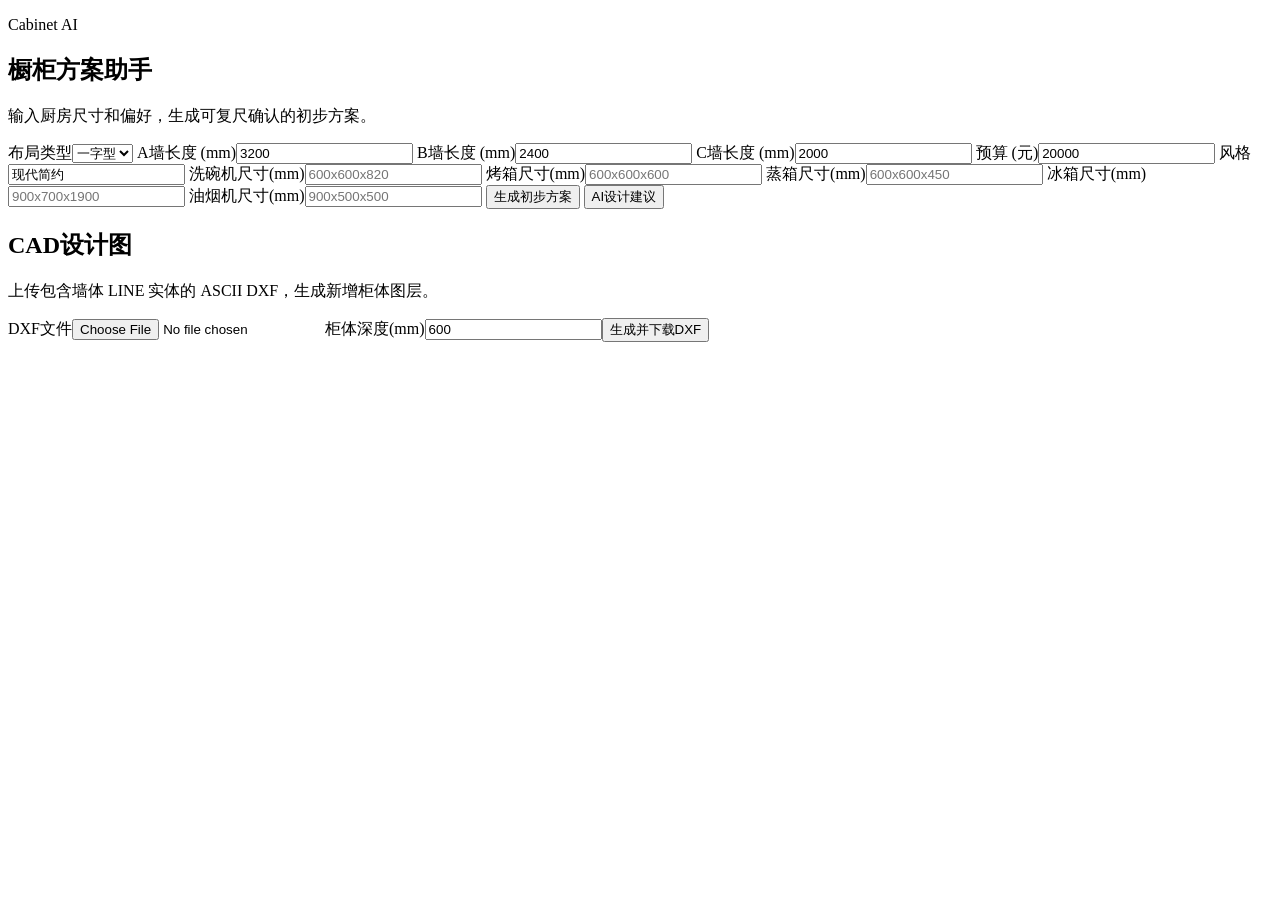
==== docs/index.html @ c41034ff "Add appliance requirements to AI design flow" ====
<!doctype html>
<html lang="zh-CN">
<head>
  <meta charset="UTF-8">
  <meta name="viewport" content="width=device-width, initial-scale=1.0">
  <title>AI 橱柜方案助手</title>
  <link rel="stylesheet" href="/styles.css">
</head>
<body>
  <main>
    <section class="intro"><p class="eyebrow">Cabinet AI</p><h1>橱柜方案助手</h1><p>输入厨房尺寸和偏好，生成可复尺确认的初步方案。</p></section>
    <section class="panel">
      <form id="design-form">
        <label>布局类型<select name="layoutType"><option value="STRAIGHT">一字型</option><option value="L_SHAPED">L型</option><option value="U_SHAPED">U型</option></select></label>
        <label>A墙长度 (mm)<input name="wallAmm" type="number" value="3200" min="1800" required></label>
        <label>B墙长度 (mm)<input name="wallBmm" type="number" value="2400" min="0" required></label>
        <label>C墙长度 (mm)<input name="wallCmm" type="number" value="2000" min="0" required></label>
        <label>预算 (元)<input name="budget" type="number" value="20000" min="5000" required></label>
        <label>风格<input name="style" value="现代简约"></label>
        <label>洗碗机尺寸(mm)<input name="dishwasher" placeholder="600x600x820"></label>
        <label>烤箱尺寸(mm)<input name="oven" placeholder="600x600x600"></label>
        <label>蒸箱尺寸(mm)<input name="steamOven" placeholder="600x600x450"></label>
        <label>冰箱尺寸(mm)<input name="refrigerator" placeholder="900x700x1900"></label>
        <label>油烟机尺寸(mm)<input name="hood" placeholder="900x500x500"></label>
        <button type="submit">生成初步方案</button>
        <button type="button" id="ai-button" class="secondary">AI设计建议</button>
      </form>
    </section>
    <section id="result" class="panel result" hidden></section>
    <section id="ai-result" class="panel result" hidden></section>
    <section class="panel"><h2>CAD设计图</h2><p>上传包含墙体 LINE 实体的 ASCII DXF，生成新增柜体图层。</p><form id="cad-form"><label>DXF文件<input type="file" name="file" accept=".dxf" required></label><label>柜体深度(mm)<input name="cabinetDepthMm" type="number" value="600"></label><button type="submit">生成并下载DXF</button></form><p id="cad-status"></p></section>
  </main>
  <script src="/app.js"></script>
</body>
</html>
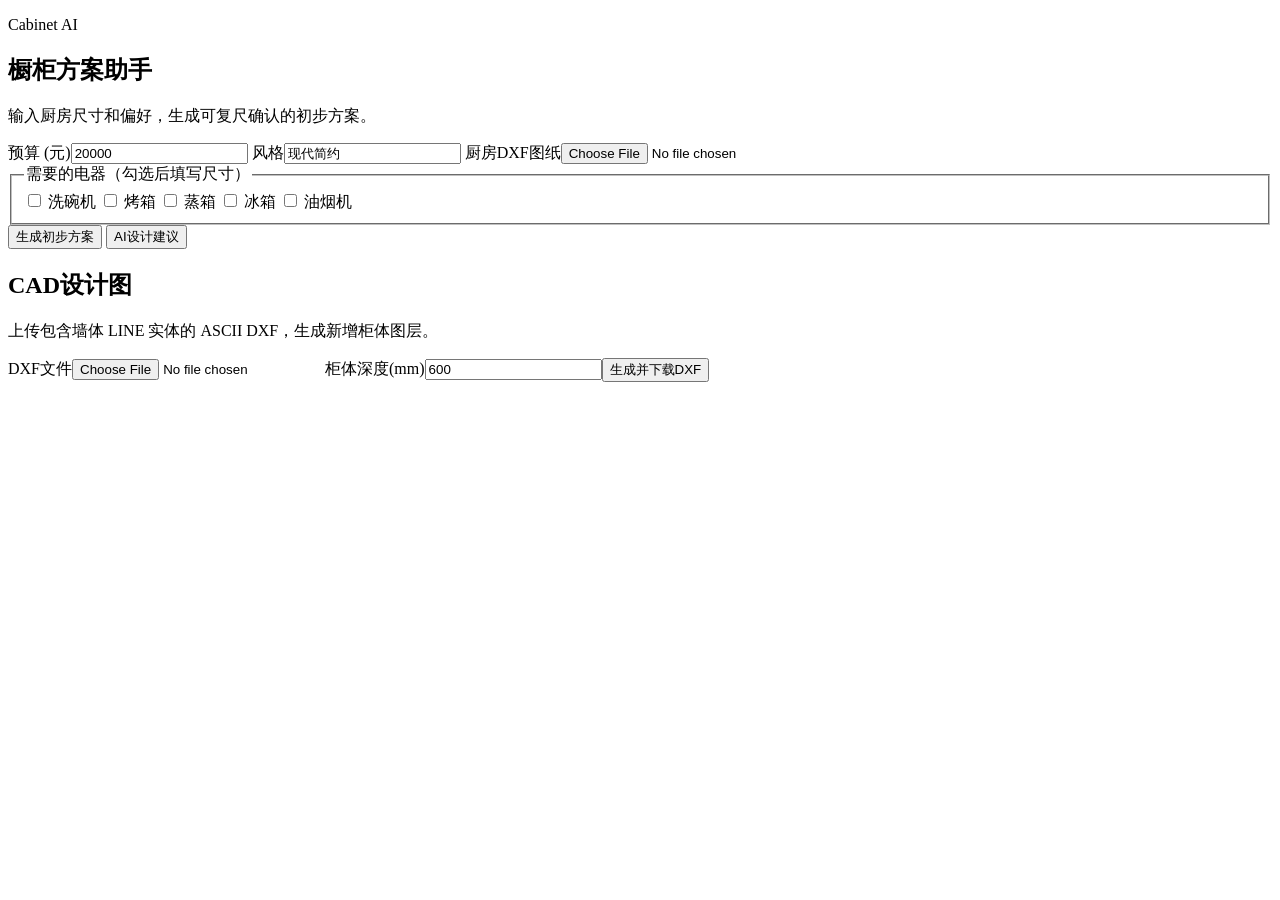
==== commit c1f3485f: "Make appliance selection optional and remove layout inputs" ====
--- a/docs/index.html
+++ b/docs/index.html
@@ -11,17 +11,16 @@
     <section class="intro"><p class="eyebrow">Cabinet AI</p><h1>橱柜方案助手</h1><p>输入厨房尺寸和偏好，生成可复尺确认的初步方案。</p></section>
     <section class="panel">
       <form id="design-form">
-        <label>布局类型<select name="layoutType"><option value="STRAIGHT">一字型</option><option value="L_SHAPED">L型</option><option value="U_SHAPED">U型</option></select></label>
-        <label>A墙长度 (mm)<input name="wallAmm" type="number" value="3200" min="1800" required></label>
-        <label>B墙长度 (mm)<input name="wallBmm" type="number" value="2400" min="0" required></label>
-        <label>C墙长度 (mm)<input name="wallCmm" type="number" value="2000" min="0" required></label>
         <label>预算 (元)<input name="budget" type="number" value="20000" min="5000" required></label>
         <label>风格<input name="style" value="现代简约"></label>
-        <label>洗碗机尺寸(mm)<input name="dishwasher" placeholder="600x600x820"></label>
-        <label>烤箱尺寸(mm)<input name="oven" placeholder="600x600x600"></label>
-        <label>蒸箱尺寸(mm)<input name="steamOven" placeholder="600x600x450"></label>
-        <label>冰箱尺寸(mm)<input name="refrigerator" placeholder="900x700x1900"></label>
-        <label>油烟机尺寸(mm)<input name="hood" placeholder="900x500x500"></label>
+        <label class="wide">厨房DXF图纸<input name="cadFile" type="file" accept=".dxf" required></label>
+        <fieldset class="wide"><legend>需要的电器（勾选后填写尺寸）</legend>
+          <label class="check"><input type="checkbox" data-appliance="dishwasher"> 洗碗机</label><input class="appliance-size" data-for="dishwasher" name="dishwasher" placeholder="宽×深×高(mm)" hidden>
+          <label class="check"><input type="checkbox" data-appliance="oven"> 烤箱</label><input class="appliance-size" data-for="oven" name="oven" placeholder="宽×深×高(mm)" hidden>
+          <label class="check"><input type="checkbox" data-appliance="steamOven"> 蒸箱</label><input class="appliance-size" data-for="steamOven" name="steamOven" placeholder="宽×深×高(mm)" hidden>
+          <label class="check"><input type="checkbox" data-appliance="refrigerator"> 冰箱</label><input class="appliance-size" data-for="refrigerator" name="refrigerator" placeholder="宽×深×高(mm)" hidden>
+          <label class="check"><input type="checkbox" data-appliance="hood"> 油烟机</label><input class="appliance-size" data-for="hood" name="hood" placeholder="宽×深×高(mm)" hidden>
+        </fieldset>
         <button type="submit">生成初步方案</button>
         <button type="button" id="ai-button" class="secondary">AI设计建议</button>
       </form>
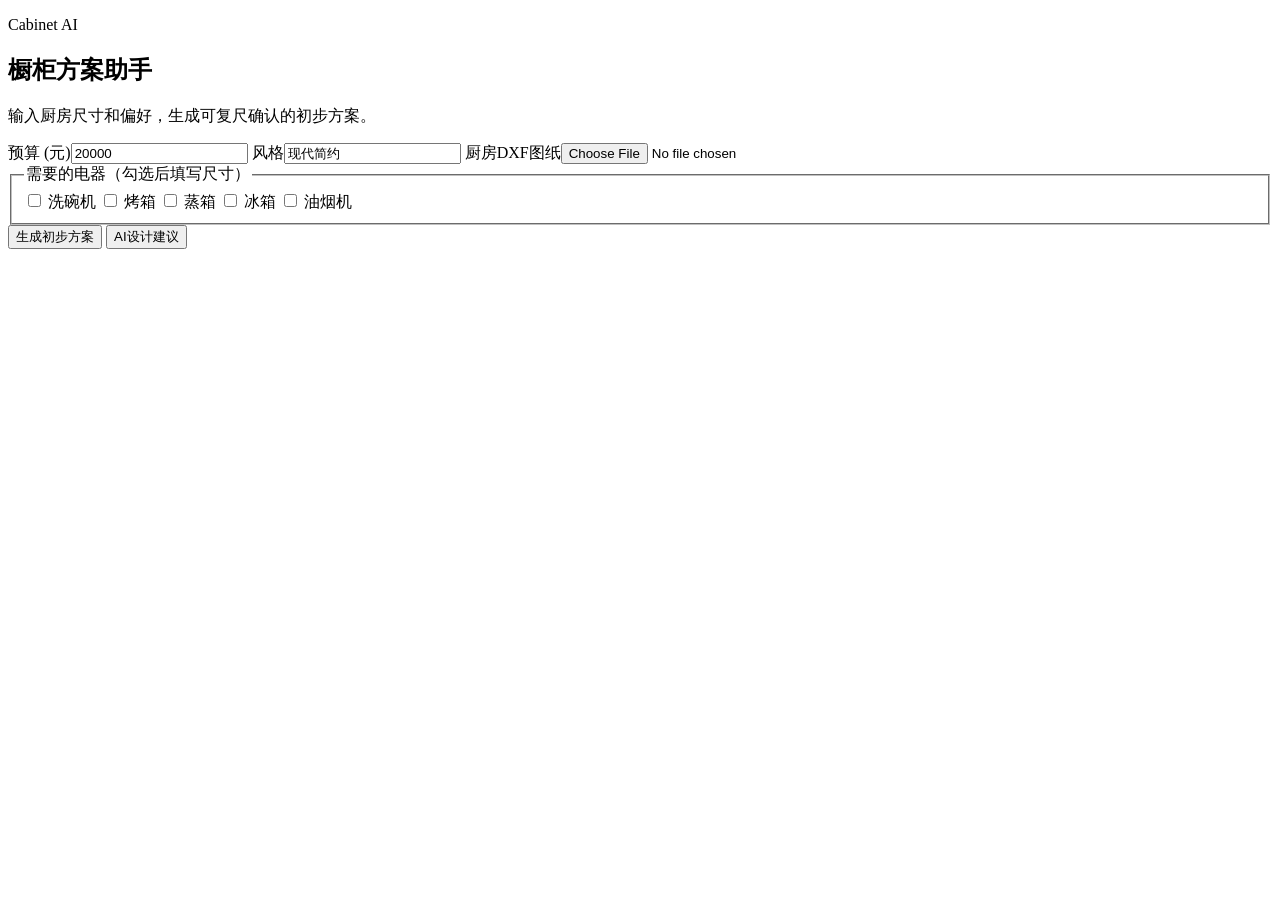
==== commit f48f94e1: "Remove standalone CAD upload panel" ====
--- a/docs/index.html
+++ b/docs/index.html
@@ -27,7 +27,6 @@
     </section>
     <section id="result" class="panel result" hidden></section>
     <section id="ai-result" class="panel result" hidden></section>
-    <section class="panel"><h2>CAD设计图</h2><p>上传包含墙体 LINE 实体的 ASCII DXF，生成新增柜体图层。</p><form id="cad-form"><label>DXF文件<input type="file" name="file" accept=".dxf" required></label><label>柜体深度(mm)<input name="cabinetDepthMm" type="number" value="600"></label><button type="submit">生成并下载DXF</button></form><p id="cad-status"></p></section>
   </main>
   <script src="/app.js"></script>
 </body>
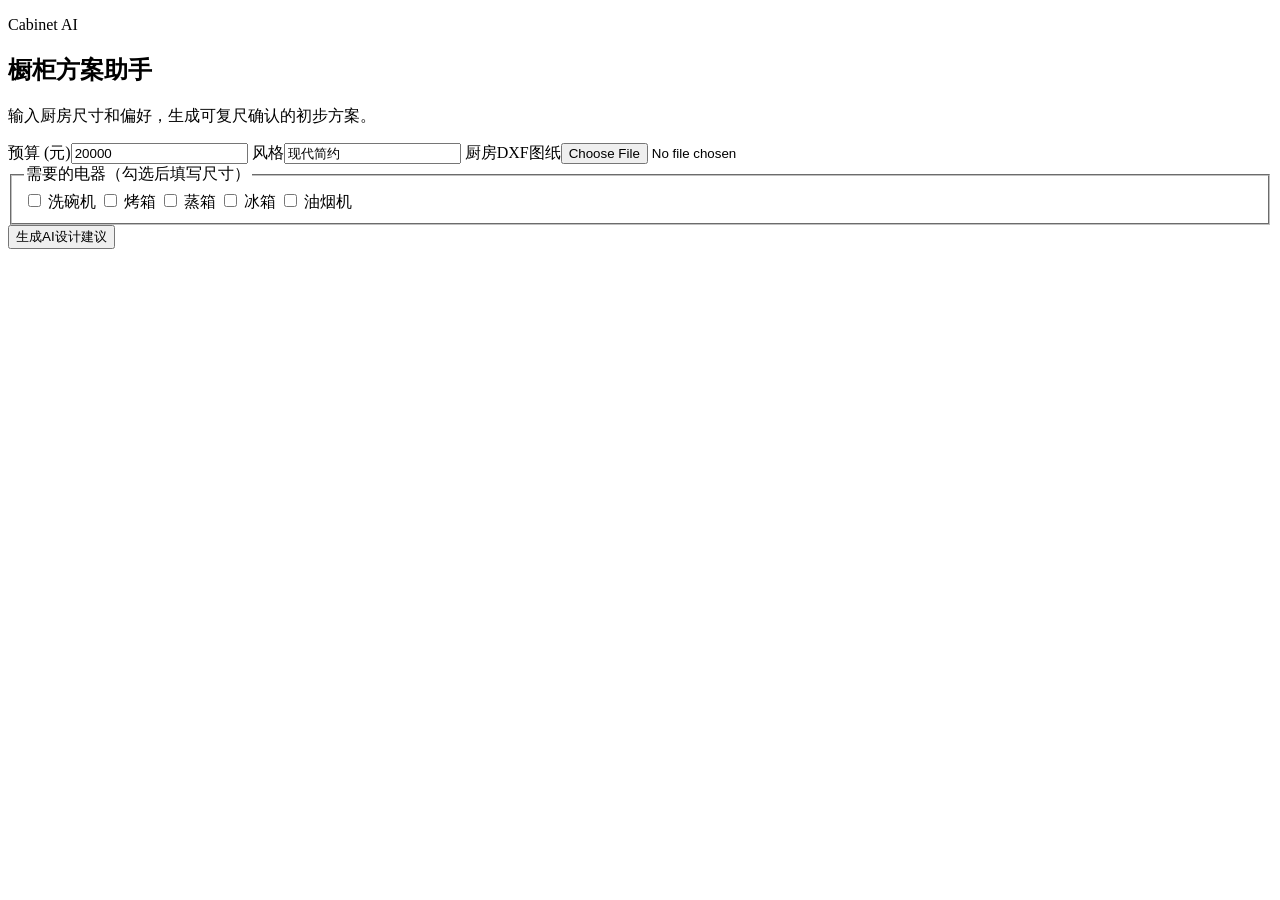
==== commit eec69087: "Remove local preliminary design flow" ====
--- a/docs/index.html
+++ b/docs/index.html
@@ -21,12 +21,11 @@
           <label class="check"><input type="checkbox" data-appliance="refrigerator"> 冰箱</label><input class="appliance-size" data-for="refrigerator" name="refrigerator" placeholder="宽×深×高(mm)" hidden>
           <label class="check"><input type="checkbox" data-appliance="hood"> 油烟机</label><input class="appliance-size" data-for="hood" name="hood" placeholder="宽×深×高(mm)" hidden>
         </fieldset>
-        <button type="submit">生成初步方案</button>
-        <button type="button" id="ai-button" class="secondary">AI设计建议</button>
+        <button type="button" id="ai-button">生成AI设计建议</button>
       </form>
     </section>
-    <section id="result" class="panel result" hidden></section>
     <section id="ai-result" class="panel result" hidden></section>
+    <section id="cad-result" class="panel result" hidden></section>
   </main>
   <script src="/app.js"></script>
 </body>
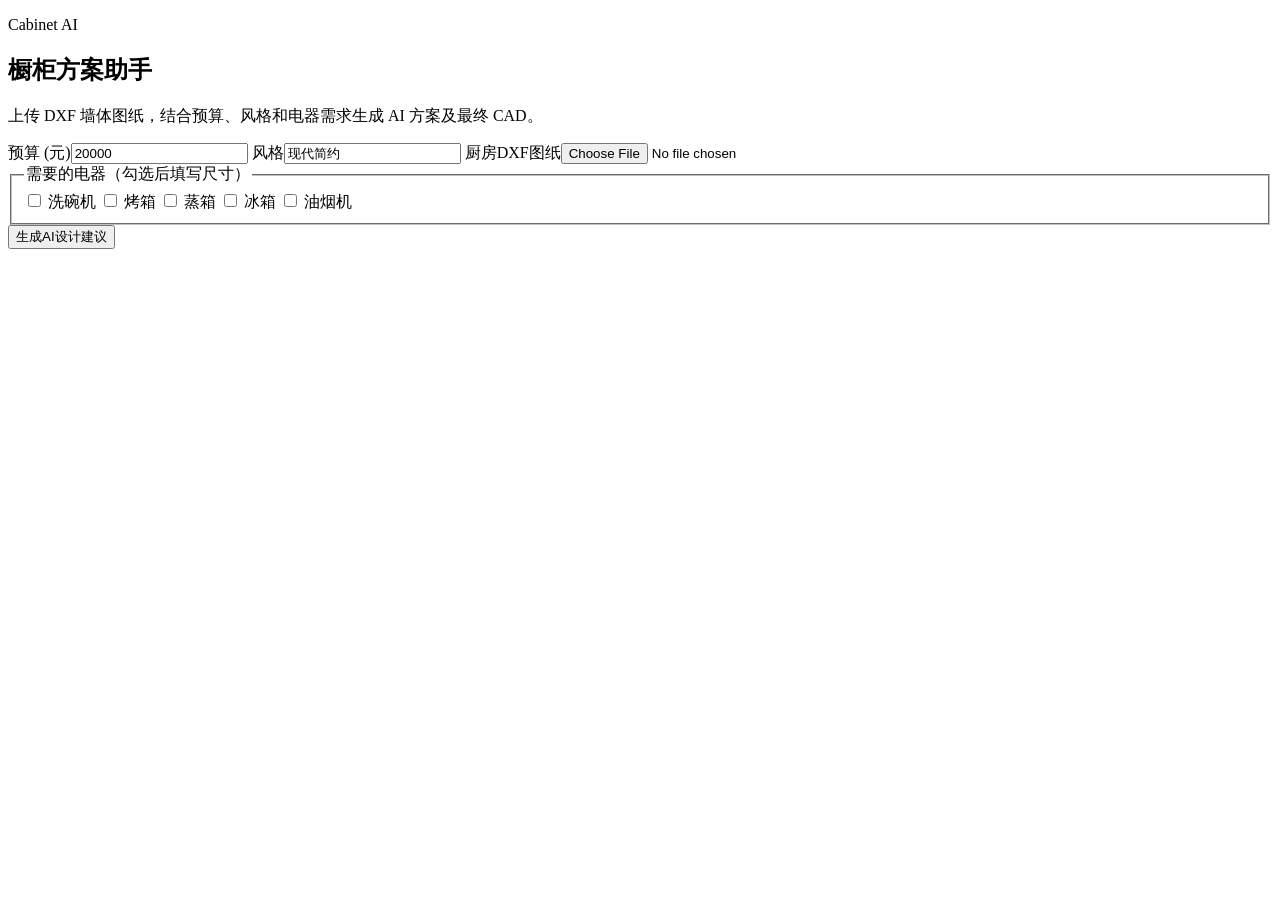
==== commit bc422f70: "Use DXF geometry for AI cabinet design flow" ====
--- a/docs/index.html
+++ b/docs/index.html
@@ -8,7 +8,7 @@
 </head>
 <body>
   <main>
-    <section class="intro"><p class="eyebrow">Cabinet AI</p><h1>橱柜方案助手</h1><p>输入厨房尺寸和偏好，生成可复尺确认的初步方案。</p></section>
+    <section class="intro"><p class="eyebrow">Cabinet AI</p><h1>橱柜方案助手</h1><p>上传 DXF 墙体图纸，结合预算、风格和电器需求生成 AI 方案及最终 CAD。</p></section>
     <section class="panel">
       <form id="design-form">
         <label>预算 (元)<input name="budget" type="number" value="20000" min="5000" required></label>
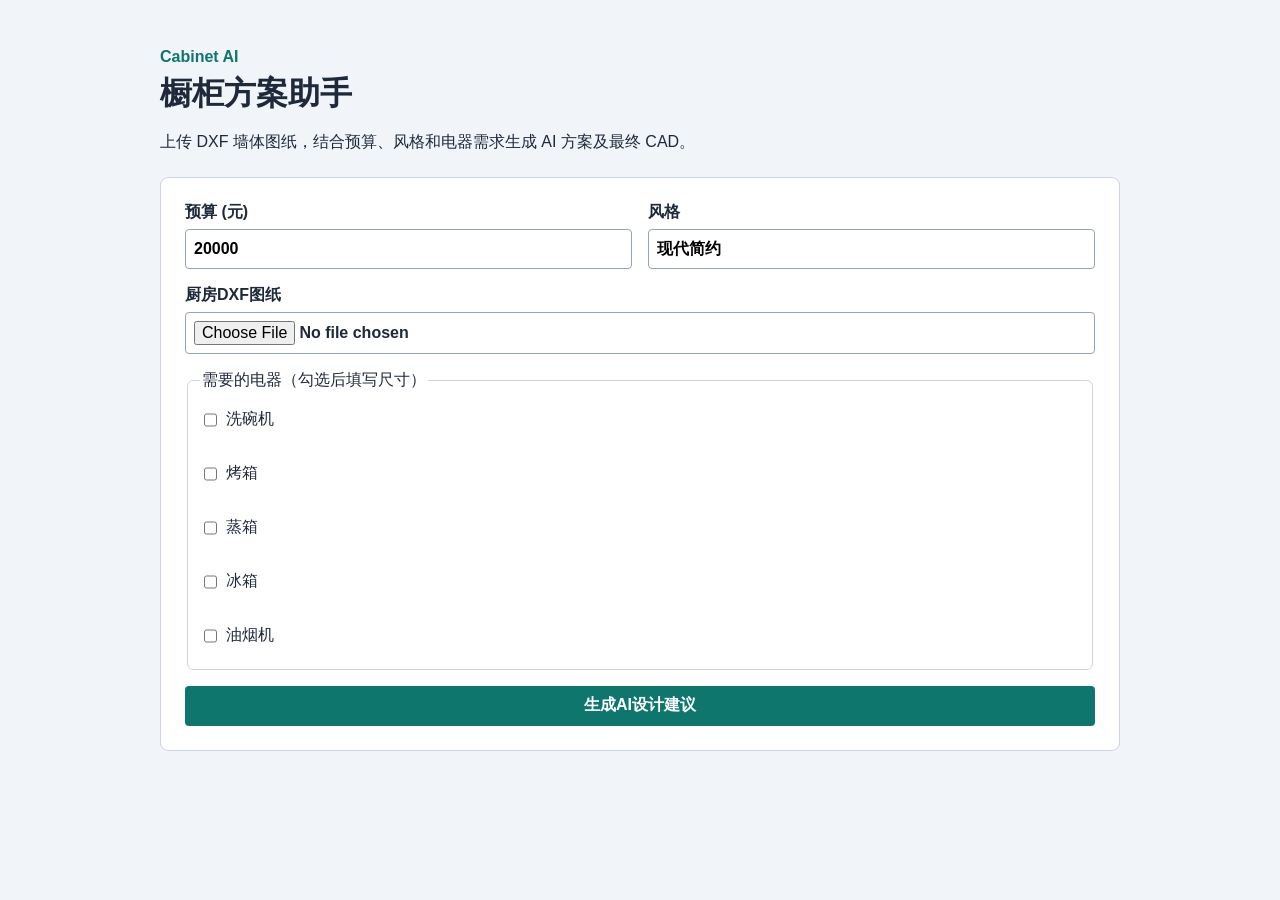
==== commit 3819161e: "Prepare GitHub Pages and hosted backend deployment" ====
--- a/docs/index.html
+++ b/docs/index.html
@@ -4,7 +4,7 @@
   <meta charset="UTF-8">
   <meta name="viewport" content="width=device-width, initial-scale=1.0">
   <title>AI 橱柜方案助手</title>
-  <link rel="stylesheet" href="/styles.css">
+  <link rel="stylesheet" href="styles.css">
 </head>
 <body>
   <main>
@@ -27,6 +27,7 @@
     <section id="ai-result" class="panel result" hidden></section>
     <section id="cad-result" class="panel result" hidden></section>
   </main>
-  <script src="/app.js"></script>
+  <script src="config.js"></script>
+  <script src="app.js"></script>
 </body>
 </html>
--- a/docs/styles.css
+++ b/docs/styles.css
@@ -0,0 +1,20 @@
+:root { font-family: Arial, "Microsoft YaHei", sans-serif; color: #1e293b; background: #f1f5f9; }
+* { box-sizing: border-box; }
+body { margin: 0; }
+main { width: min(960px, calc(100% - 32px)); margin: 48px auto; }
+.intro { margin-bottom: 24px; }
+.eyebrow { color: #0f766e; font-weight: 700; margin: 0; }
+h1 { margin: 6px 0; font-size: 32px; }
+.panel { background: #fff; border: 1px solid #cbd5e1; border-radius: 8px; padding: 24px; margin-top: 20px; }
+form { display: grid; grid-template-columns: repeat(2, minmax(0, 1fr)); gap: 16px; }
+label { display: grid; gap: 6px; font-weight: 600; }
+.wide { grid-column: 1 / -1; }
+fieldset { border: 1px solid #cbd5e1; border-radius: 6px; display: grid; gap: 8px; }
+.check { display: inline-flex; grid-template-columns: auto 1fr; align-items: center; font-weight: 500; }
+input, select, button { min-height: 40px; border: 1px solid #94a3b8; border-radius: 4px; padding: 8px; font: inherit; }
+button { grid-column: 1 / -1; background: #0f766e; color: #fff; cursor: pointer; border: 0; font-weight: 700; }
+button:hover { background: #115e59; }
+.secondary { background: #334155; }
+.secondary:hover { background: #1e293b; }
+.result h2 { margin-top: 0; }
+@media (max-width: 640px) { main { margin: 24px auto; } form { grid-template-columns: 1fr; } }
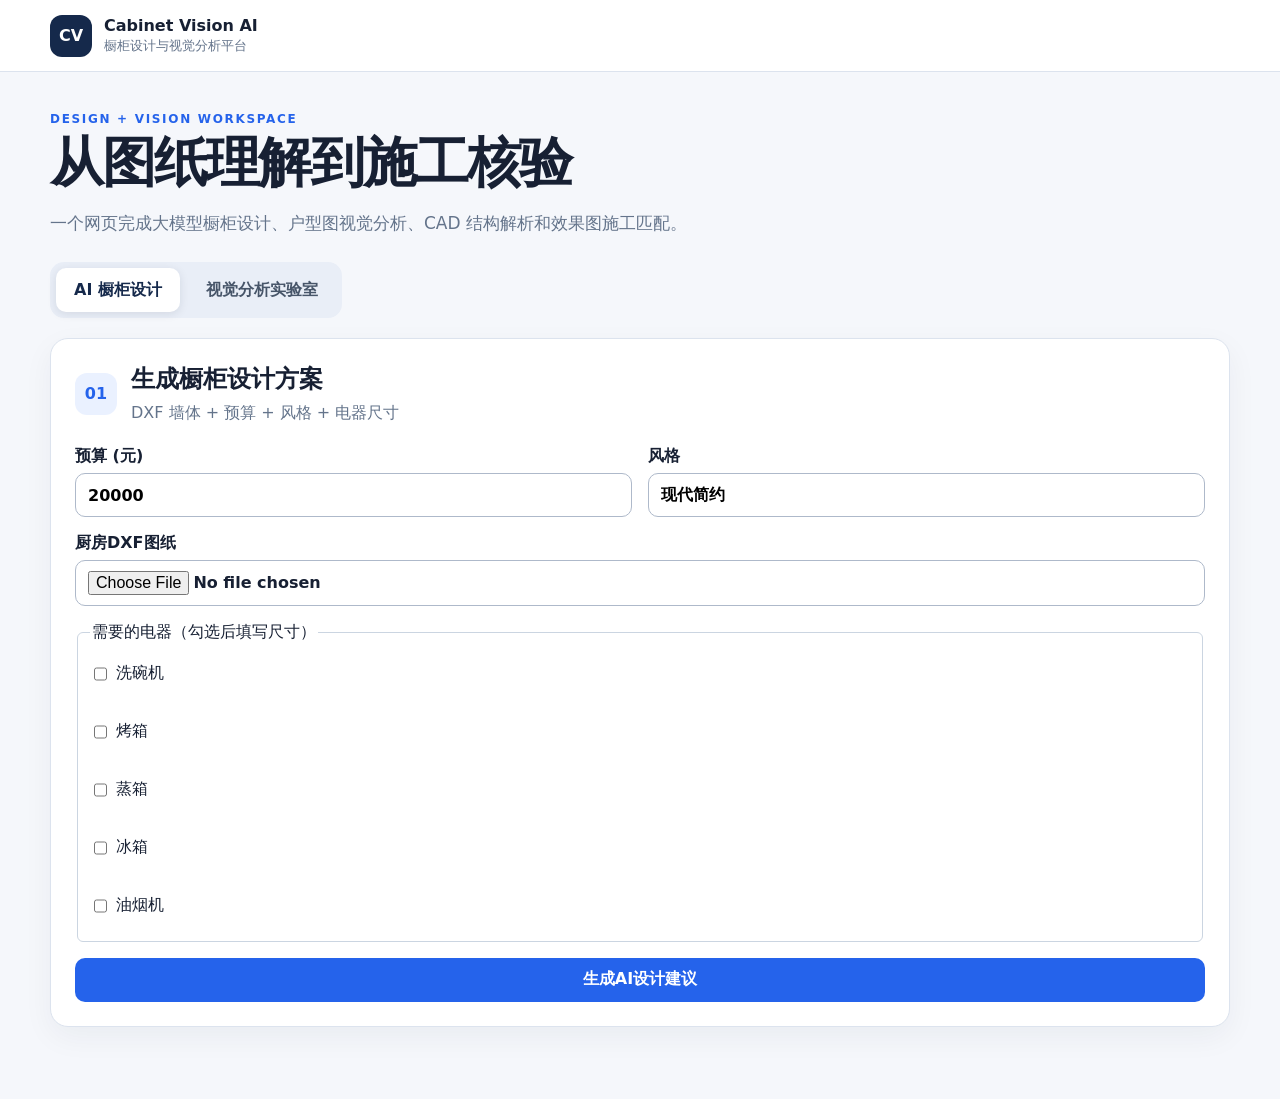
==== commit b63764b8: "Add visual AI analysis workspace" ====
--- a/docs/index.html
+++ b/docs/index.html
@@ -3,13 +3,17 @@
 <head>
   <meta charset="UTF-8">
   <meta name="viewport" content="width=device-width, initial-scale=1.0">
-  <title>AI 橱柜方案助手</title>
+  <title>Cabinet Vision AI</title>
   <link rel="stylesheet" href="styles.css">
 </head>
 <body>
+  <header class="topbar"><div class="brand-mark">CV</div><div><strong>Cabinet Vision AI</strong><span>橱柜设计与视觉分析平台</span></div></header>
   <main>
-    <section class="intro"><p class="eyebrow">Cabinet AI</p><h1>橱柜方案助手</h1><p>上传 DXF 墙体图纸，结合预算、风格和电器需求生成 AI 方案及最终 CAD。</p></section>
+    <section class="intro"><p class="eyebrow">DESIGN + VISION WORKSPACE</p><h1>从图纸理解到施工核验</h1><p>一个网页完成大模型橱柜设计、户型图视觉分析、CAD 结构解析和效果图施工匹配。</p></section>
+    <nav class="workspace-nav" aria-label="工作区切换"><button class="nav-button active" data-target="design-workspace">AI 橱柜设计</button><button class="nav-button" data-target="vision-workspace">视觉分析实验室</button></nav>
+    <div id="design-workspace" class="workspace active">
     <section class="panel">
+      <div class="section-heading"><span>01</span><div><h2>生成橱柜设计方案</h2><p>DXF 墙体 + 预算 + 风格 + 电器尺寸</p></div></div>
       <form id="design-form">
         <label>预算 (元)<input name="budget" type="number" value="20000" min="5000" required></label>
         <label>风格<input name="style" value="现代简约"></label>
@@ -26,6 +30,16 @@
     </section>
     <section id="ai-result" class="panel result" hidden></section>
     <section id="cad-result" class="panel result" hidden></section>
+    </div>
+
+    <div id="vision-workspace" class="workspace">
+      <section class="vision-intro panel"><div><p class="eyebrow">COMPUTER VISION MVP</p><h2>三个可运行的视觉分析模块</h2><p>当前采用本地启发式视觉算法，适合原型验证和简历演示。结果均提供量化指标与可视化输出。</p></div><span class="status-badge">无需额外 API</span></section>
+      <div class="module-grid">
+        <article class="module-card"><div class="module-index">01</div><h2>户型图区域分割</h2><p>分析墙体、门窗细线候选与封闭房间区域，生成彩色标注图。</p><form id="floorplan-form" class="tool-form"><label>户型图图片<input name="file" type="file" accept="image/png,image/jpeg" required></label><button type="submit">开始分割分析</button></form><div id="floorplan-result" class="tool-result" hidden></div></article>
+        <article class="module-card"><div class="module-index">02</div><h2>CAD 图纸结构解析</h2><p>解析 ASCII DXF 的图层、图元类型、数量和整体坐标范围。</p><form id="cad-structure-form" class="tool-form"><label>DXF 图纸<input name="file" type="file" accept=".dxf" required></label><button type="submit">解析图纸结构</button></form><div id="cad-structure-result" class="tool-result" hidden></div></article>
+        <article class="module-card"><div class="module-index">03</div><h2>效果图与施工匹配</h2><p>自动进行平移对齐，输出相似度、变化面积和差异热力图。</p><form id="match-form" class="tool-form"><label>设计效果图<input name="reference" type="file" accept="image/png,image/jpeg" required></label><label>施工结果图<input name="actual" type="file" accept="image/png,image/jpeg" required></label><button type="submit">开始视觉匹配</button></form><div id="match-result" class="tool-result" hidden></div></article>
+      </div>
+    </div>
   </main>
   <script src="config.js"></script>
   <script src="app.js"></script>
--- a/docs/styles.css
+++ b/docs/styles.css
@@ -1,20 +1,27 @@
-:root { font-family: Arial, "Microsoft YaHei", sans-serif; color: #1e293b; background: #f1f5f9; }
+:root { font-family: Inter, "Microsoft YaHei", system-ui, sans-serif; color: #172033; background: #f5f7fb; --navy:#15294b; --blue:#2563eb; --line:#dce3ee; --muted:#64748b; }
 * { box-sizing: border-box; }
 body { margin: 0; }
-main { width: min(960px, calc(100% - 32px)); margin: 48px auto; }
-.intro { margin-bottom: 24px; }
-.eyebrow { color: #0f766e; font-weight: 700; margin: 0; }
-h1 { margin: 6px 0; font-size: 32px; }
-.panel { background: #fff; border: 1px solid #cbd5e1; border-radius: 8px; padding: 24px; margin-top: 20px; }
+.topbar { min-height:72px; padding:12px max(24px,calc((100% - 1180px)/2)); display:flex; align-items:center; gap:12px; background:#fff; border-bottom:1px solid var(--line); }
+.topbar div:last-child { display:grid; gap:2px; }.topbar span { color:var(--muted); font-size:13px; }.brand-mark { width:42px;height:42px;border-radius:12px;display:grid;place-items:center;background:var(--navy);color:#fff;font-weight:800; }
+main { width: min(1180px, calc(100% - 32px)); margin: 40px auto 72px; }
+.intro { margin-bottom: 24px; max-width:780px; }.intro p:last-child{color:var(--muted);font-size:17px;line-height:1.7;}
+.eyebrow { color: var(--blue); font-size:12px; letter-spacing:.14em; font-weight: 800; margin: 0; }
+h1 { margin: 8px 0; font-size: clamp(34px,5vw,54px); line-height:1.08; letter-spacing:-.035em; }
+h2{margin:0 0 8px}.panel { background: #fff; border: 1px solid var(--line); border-radius: 18px; padding: 24px; margin-top: 20px; box-shadow:0 10px 30px rgba(23,32,51,.05); }
+.workspace-nav{display:flex;gap:8px;padding:6px;background:#e9eef7;border-radius:14px;width:max-content;max-width:100%;}.nav-button{background:transparent;color:#475569;min-height:44px;padding:10px 18px}.nav-button.active{background:#fff;color:var(--navy);box-shadow:0 2px 10px rgba(23,32,51,.1)}
+.workspace{display:none}.workspace.active{display:block}.section-heading{display:flex;align-items:center;gap:14px;margin-bottom:22px}.section-heading>span,.module-index{display:grid;place-items:center;width:42px;height:42px;border-radius:12px;background:#eaf1ff;color:var(--blue);font-weight:800}.section-heading p{margin:0;color:var(--muted)}
 form { display: grid; grid-template-columns: repeat(2, minmax(0, 1fr)); gap: 16px; }
 label { display: grid; gap: 6px; font-weight: 600; }
 .wide { grid-column: 1 / -1; }
 fieldset { border: 1px solid #cbd5e1; border-radius: 6px; display: grid; gap: 8px; }
 .check { display: inline-flex; grid-template-columns: auto 1fr; align-items: center; font-weight: 500; }
-input, select, button { min-height: 40px; border: 1px solid #94a3b8; border-radius: 4px; padding: 8px; font: inherit; }
-button { grid-column: 1 / -1; background: #0f766e; color: #fff; cursor: pointer; border: 0; font-weight: 700; }
-button:hover { background: #115e59; }
+input, select, button { min-height: 44px; border: 1px solid #aeb9ca; border-radius: 10px; padding: 10px 12px; font: inherit; }
+button { grid-column: 1 / -1; background: var(--blue); color: #fff; cursor: pointer; border: 0; font-weight: 750; transition:transform .16s ease,background .16s ease; }
+button:hover { background: #1d4ed8; transform:translateY(-1px); }button:focus-visible,input:focus-visible{outline:3px solid rgba(37,99,235,.25);outline-offset:2px}
 .secondary { background: #334155; }
 .secondary:hover { background: #1e293b; }
 .result h2 { margin-top: 0; }
-@media (max-width: 640px) { main { margin: 24px auto; } form { grid-template-columns: 1fr; } }
+.vision-intro{display:flex;align-items:center;justify-content:space-between;gap:20px}.vision-intro p{color:var(--muted);margin-bottom:0}.status-badge{white-space:nowrap;background:#dcfce7;color:#166534;border-radius:999px;padding:8px 12px;font-size:13px;font-weight:750}.module-grid{display:grid;grid-template-columns:repeat(3,minmax(0,1fr));gap:18px;margin-top:18px;align-items:start}.module-card{background:#fff;border:1px solid var(--line);border-radius:18px;padding:22px;box-shadow:0 10px 30px rgba(23,32,51,.05)}.module-card>p{color:var(--muted);line-height:1.6;min-height:76px}.tool-form{display:grid;grid-template-columns:1fr;gap:12px}.tool-result{margin-top:18px;border-top:1px solid var(--line);padding-top:18px}.tool-result img{display:block;width:100%;border-radius:12px;border:1px solid var(--line);margin-top:14px}.metrics{display:grid;grid-template-columns:repeat(2,minmax(0,1fr));gap:8px}.metric{padding:12px;background:#f6f8fc;border-radius:10px}.metric strong{display:block;font-size:22px;color:var(--navy)}.metric span{font-size:12px;color:var(--muted)}.data-table{width:100%;border-collapse:collapse;font-size:13px}.data-table th,.data-table td{text-align:left;padding:8px;border-bottom:1px solid var(--line)}.method-note{font-size:13px;color:var(--muted);line-height:1.55}.loading{color:var(--blue);font-weight:700}.error{color:#b91c1c;background:#fef2f2;padding:12px;border-radius:10px}
+@media (prefers-reduced-motion:reduce){*{transition:none!important}}
+@media (max-width: 900px){.module-grid{grid-template-columns:1fr}.module-card>p{min-height:auto}}
+@media (max-width: 640px) { main { margin: 24px auto; }.topbar{padding:12px 16px} form { grid-template-columns: 1fr; }.workspace-nav{width:100%}.nav-button{flex:1;padding:8px}.vision-intro{align-items:flex-start;flex-direction:column}.metrics{grid-template-columns:1fr} }
